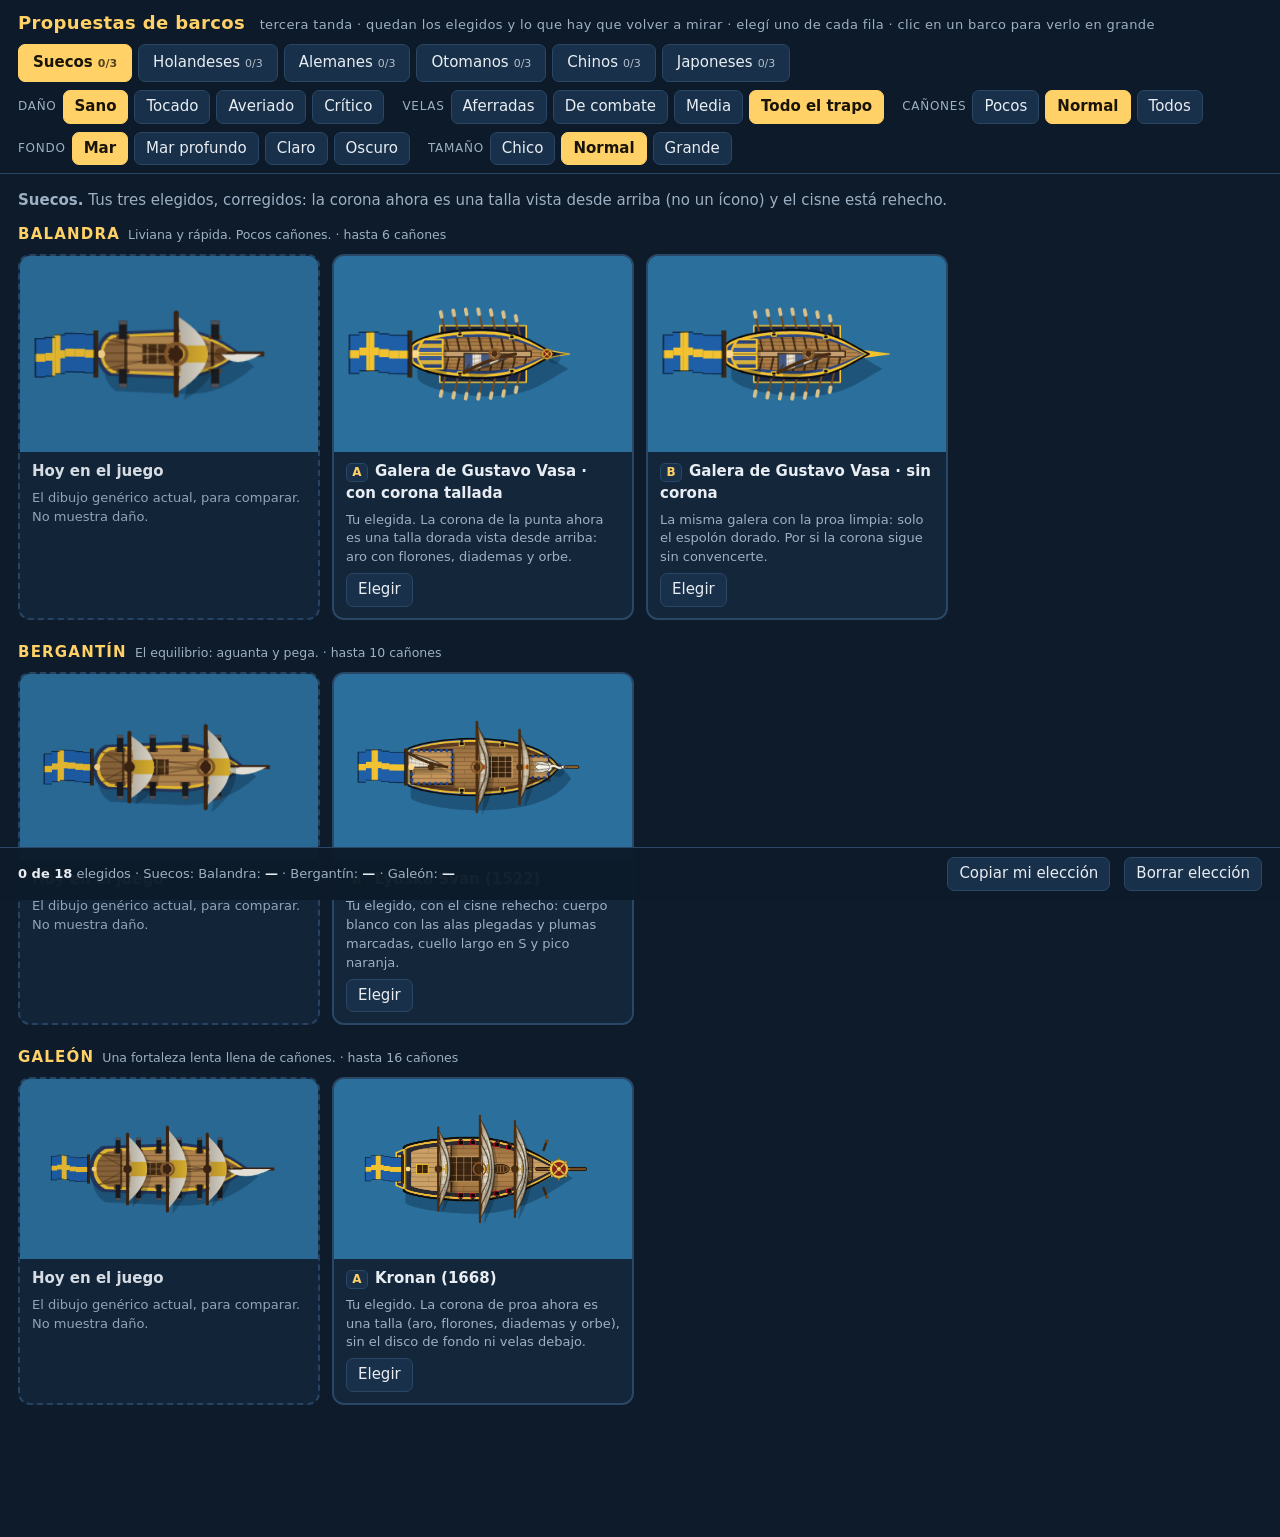
==== propuestas/index.html @ 07e4048d "Galería de propuestas de barcos para seis civilizaciones más Suecos, holandeses, alemanes, otomanos," ====
<!doctype html>
<html lang="es">
<head>
<meta charset="utf-8">
<meta name="viewport" content="width=device-width, initial-scale=1">
<title>Age of Navies · Propuestas de barcos</title>
<style>
  :root { --fondo: #0d1b2a; --caja: #13263a; --tarjeta: #183049; --borde: #2a4766; --texto: #e8edf3; --suave: #9db0c4; --oro: #ffd166; --ok: #4cc38a; --mar: #2b6f9c; }
  * { box-sizing: border-box; }
  body { margin: 0; background: var(--fondo); color: var(--texto); font: 15px/1.45 system-ui, "Segoe UI", sans-serif; }
  header { position: sticky; top: 0; z-index: 5; background: rgba(13,27,42,.96); border-bottom: 1px solid var(--borde); padding: 10px 18px 8px; backdrop-filter: blur(6px); }
  h1 { font-size: 18px; margin: 0 0 8px; color: var(--oro); letter-spacing: .02em; }
  h1 small { color: var(--suave); font-weight: 400; font-size: 13px; margin-left: 8px; }
  .fila { display: flex; flex-wrap: wrap; gap: 8px 18px; align-items: center; }
  .grupo { display: flex; align-items: center; gap: 6px; }
  .grupo > span { color: var(--suave); font-size: 12px; text-transform: uppercase; letter-spacing: .06em; }
  button { font: inherit; color: var(--texto); background: var(--tarjeta); border: 1px solid var(--borde); border-radius: 7px; padding: 5px 11px; cursor: pointer; }
  button:hover { border-color: var(--oro); }
  button.on { background: var(--oro); color: #1a1408; border-color: var(--oro); font-weight: 600; }
  .tabs button { padding: 7px 14px; }
  .tabs button .n { font-size: 11px; opacity: .75; margin-left: 5px; }
  main { padding: 14px 18px 110px; max-width: 1700px; margin: 0 auto; }
  .resumen { color: var(--suave); margin: 2px 0 12px; }
  section.casco { margin-bottom: 22px; }
  section.casco h2 { font-size: 15px; margin: 0 0 8px; text-transform: uppercase; letter-spacing: .08em; color: var(--oro); }
  section.casco h2 small { color: var(--suave); text-transform: none; letter-spacing: 0; font-weight: 400; margin-left: 8px; }
  .grilla { display: grid; grid-template-columns: repeat(4, minmax(0, 1fr)); gap: 12px; }
  @media (max-width: 1100px) { .grilla { grid-template-columns: repeat(2, minmax(0, 1fr)); } }
  @media (max-width: 620px) { .grilla { grid-template-columns: 1fr; } }
  .carta { background: var(--caja); border: 2px solid var(--borde); border-radius: 12px; overflow: hidden; display: flex; flex-direction: column; }
  .carta.elegida { border-color: var(--ok); box-shadow: 0 0 0 2px rgba(76,195,138,.25); }
  .carta.hoy { opacity: .92; border-style: dashed; }
  .lienzo { background: var(--mar); cursor: zoom-in; display: block; width: 100%; }
  .lienzo.estados { cursor: zoom-in; }
  .carta .txt { padding: 9px 12px 11px; display: flex; flex-direction: column; gap: 6px; flex: 1; }
  .carta b { font-size: 15px; }
  .carta .letra { display: inline-block; min-width: 22px; text-align: center; background: var(--tarjeta); border: 1px solid var(--borde); border-radius: 5px; margin-right: 7px; color: var(--oro); font-size: 12px; padding: 0 4px; }
  .carta p { margin: 0; color: var(--suave); font-size: 13px; flex: 1; }
  .carta .elegir { align-self: flex-start; }
  .carta.elegida .elegir { background: var(--ok); border-color: var(--ok); color: #06231a; font-weight: 600; }
  footer { position: fixed; left: 0; right: 0; bottom: 0; z-index: 6; background: rgba(13,27,42,.97); border-top: 1px solid var(--borde); padding: 9px 18px; display: flex; gap: 14px; align-items: center; flex-wrap: wrap; }
  footer .lista { color: var(--suave); font-size: 13px; flex: 1; min-width: 240px; }
  footer .lista b { color: var(--texto); }
  #detalle { position: fixed; inset: 0; z-index: 10; background: rgba(5,12,20,.93); display: none; overflow: auto; padding: 18px; }
  #detalle.abierto { display: block; }
  #detalle .panel { max-width: 1500px; margin: 0 auto; }
  #detalle .cab { display: flex; gap: 12px; align-items: baseline; flex-wrap: wrap; margin-bottom: 10px; }
  #detalle h3 { margin: 0; font-size: 20px; color: var(--oro); }
  #detalle .cab p { margin: 0; color: var(--suave); flex: 1; min-width: 260px; }
  #det-grande { width: 100%; border-radius: 12px; display: block; background: var(--mar); }
  .estados4 { display: grid; grid-template-columns: repeat(4, minmax(0, 1fr)); gap: 10px; margin-top: 10px; }
  @media (max-width: 900px) { .estados4 { grid-template-columns: repeat(2, minmax(0, 1fr)); } }
  .estados4 figure { margin: 0; background: var(--caja); border: 1px solid var(--borde); border-radius: 10px; overflow: hidden; }
  .estados4 canvas { width: 100%; display: block; }
  .estados4 figcaption { padding: 5px 10px; font-size: 12px; color: var(--suave); }
  .nota { color: var(--suave); font-size: 12px; }
  kbd { background: var(--tarjeta); border: 1px solid var(--borde); border-radius: 4px; padding: 0 5px; font: inherit; font-size: 12px; }
</style>
</head>
<body>
<header>
  <h1>Propuestas de barcos <small>tercera tanda · quedan los elegidos y lo que hay que volver a mirar · elegí uno de cada fila · clic en un barco para verlo en grande</small></h1>
  <div class="fila">
    <div class="grupo tabs" id="tabs"></div>
  </div>
  <div class="fila" style="margin-top:8px">
    <div class="grupo" id="g-dano"><span>Daño</span></div>
    <div class="grupo" id="g-velas"><span>Velas</span></div>
    <div class="grupo" id="g-canones"><span>Cañones</span></div>
    <div class="grupo" id="g-fondo"><span>Fondo</span></div>
    <div class="grupo" id="g-tam"><span>Tamaño</span></div>
  </div>
</header>
<main id="main"></main>
<footer>
  <div class="lista" id="lista"></div>
  <button id="copiar">Copiar mi elección</button>
  <button id="borrar">Borrar elección</button>
</footer>
<div id="detalle"><div class="panel">
  <div class="cab"><h3 id="det-nombre"></h3><p id="det-ref"></p>
    <button id="det-ant">← Anterior</button><button id="det-sig">Siguiente →</button><button id="det-elegir">Elegir este</button><button id="det-cerrar">Cerrar (Esc)</button></div>
  <canvas id="det-grande"></canvas>
  <div class="estados4" id="det-estados"></div>
  <p class="nota">Arriba: tamaño grande con el estado de daño y de velas elegido en la barra. Abajo: los cuatro estados de daño (sano · menos de 75 % · menos de 50 % · menos de 25 % de casco). <kbd>←</kbd> <kbd>→</kbd> cambian de diseño, <kbd>1</kbd>–<kbd>4</kbd> el daño.</p>
</div></div>

<script type="module">
import { pintar } from './motor.js';
import { FACCIONES, CASCOS } from '../src/config.js';
import { dibujarBandera } from '../src/banderas.js';
import { crearBarco } from '../src/barcos.js';
import { dibujarBarco } from '../src/dibujo.js';

const ARCHIVOS = [['suecos', 'SUECOS'], ['holandeses', 'HOLANDESES'], ['alemanes', 'ALEMANES'], ['otomanos', 'OTOMANOS'], ['chinos', 'CHINOS'], ['japoneses', 'JAPONESES']];
const CIVS = [];
for (const [archivo, nombre] of ARCHIVOS) {
  try { CIVS.push((await import(`./${archivo}.js`))[nombre]); } catch (e) { console.warn('Falta', archivo, e); }
}
const TIPOS = ['balandra', 'bergantin', 'galeon'];
const NOMBRE_TIPO = { balandra: 'Balandra', bergantin: 'Bergantín', galeon: 'Galeón' };
const LETRAS = ['A', 'B', 'C', 'D', 'E', 'F'];
const FONDOS = { mar: ['Mar', '#2b6f9c'], profundo: ['Mar profundo', '#173f63'], claro: ['Claro', '#cfd8e0'], oscuro: ['Oscuro', '#101820'] };
const DANOS = ['Sano', 'Tocado', 'Averiado', 'Crítico'];
const $ = (id) => document.getElementById(id);

let guardado = {};
try { guardado = JSON.parse(localStorage.getItem('aon-propuestas-3') || '{}'); } catch {}
const est = { civ: 0, dano: 0, velas: 3, canones: 'medio', fondo: 'mar', tam: 3, elegidos: guardado.elegidos || {} };
const guardar = () => { try { localStorage.setItem('aon-propuestas-3', JSON.stringify({ elegidos: est.elegidos })); } catch {} };

const canonesDe = (tipo) => { const max = CASCOS[tipo].maxCanones / 2; return est.canones === 'min' ? 1 : est.canones === 'max' ? max : Math.max(1, Math.round(max * .7)); };

// Pinta un barco centrado en el canvas. escala = píxeles de pantalla por unidad del juego.
function pintarEn(canvas, civ, d, escala, dano = est.dano, velas = est.velas) {
  const k = CASCOS[d.tipo], dpr = Math.min(2, devicePixelRatio || 1);
  const w = (k.largo * 1.62 + 26) * escala, h = (k.ancho * 2.75 + 24) * escala;
  canvas.width = Math.round(w * dpr); canvas.height = Math.round(h * dpr);
  canvas.style.aspectRatio = `${w} / ${h}`;
  const ctx = canvas.getContext('2d');
  ctx.fillStyle = FONDOS[est.fondo][1]; ctx.fillRect(0, 0, canvas.width, canvas.height);
  ctx.translate(canvas.width / 2, canvas.height / 2); ctx.scale(escala * dpr, escala * dpr); ctx.lineJoin = 'round';
  if (!civ) return ctx;
  const e = FACCIONES[civ.faccion].estilo;
  const mx = pintar(ctx, d, { L: k.largo, W: k.ancho, canones: canonesDe(d.tipo), abiertas: velas / 3, colorVela: e.vela, d: dano });
  // bandera entera de la civilización en el asta de popa, igual que en el juego
  const L = k.largo, BW = 24, BH = 16, TIRAS = 6, x0 = -L * .5 - BW - 1;
  ctx.fillStyle = '#ffd98a'; ctx.beginPath(); ctx.arc(-L * .47, 0, 1.6, 0, Math.PI * 2); ctx.fill();
  ctx.fillStyle = '#3a2614'; ctx.fillRect(-L * .5 - 1.5, -BH / 2 - 1.5, 2, BH + 3);
  for (let i = 0; i < TIRAS; i++) {
    const w = BW / TIRAS, dy = Math.sin(1.3 - i * .9) * 1.6 * (i + 1) / TIRAS;
    ctx.save(); ctx.beginPath(); ctx.rect(x0 + (TIRAS - 1 - i) * w - .15, -BH / 2 + dy, w + .3, BH); ctx.clip();
    ctx.translate(x0, -BH / 2 + dy); dibujarBandera(ctx, civ.faccion, BW, BH); ctx.restore();
  }
  return ctx;
}
// El barco tal como está hoy en el juego, para comparar
function pintarHoy(canvas, civ, tipo, escala) {
  const d = { tipo };
  const ctx = pintarEn(canvas, null, d, escala);
  const b = crearBarco({ faccion: civ.faccion, casco: tipo, velas: 'latinas', canones: canonesDe(tipo) * 2, municion: 'redonda', trip: 'moderada' }, 'jugador', 0, 0, { a: 0, velas: est.velas, bandera: '#1f7a3f' });
  dibujarBarco(ctx, b, { sinBarra: true });
}

function botones(cont, opciones, actual, alElegir) {
  for (const b of [...cont.querySelectorAll('button')]) b.remove();
  for (const [id, txt] of opciones) {
    const b = document.createElement('button');
    b.textContent = txt; if (id === actual()) b.className = 'on';
    b.onclick = () => { alElegir(id); pintarTodo(); };
    cont.appendChild(b);
  }
}
const clave = (civ, tipo) => `${civ.faccion}|${tipo}`;

function pintarBarra() {
  const tabs = $('tabs'); tabs.innerHTML = '';
  CIVS.forEach((c, i) => {
    const n = TIPOS.filter((t) => est.elegidos[clave(c, t)] !== undefined).length;
    const b = document.createElement('button');
    b.innerHTML = `${c.nombre}<span class="n">${n}/3</span>`; if (i === est.civ) b.className = 'on';
    b.onclick = () => { est.civ = i; pintarTodo(); scrollTo(0, 0); };
    tabs.appendChild(b);
  });
  botones($('g-dano'), DANOS.map((t, i) => [i, t]), () => est.dano, (v) => (est.dano = v));
  botones($('g-velas'), [[0, 'Aferradas'], [1, 'De combate'], [2, 'Media'], [3, 'Todo el trapo']], () => est.velas, (v) => (est.velas = v));
  botones($('g-canones'), [['min', 'Pocos'], ['medio', 'Normal'], ['max', 'Todos']], () => est.canones, (v) => (est.canones = v));
  botones($('g-fondo'), Object.entries(FONDOS).map(([id, f]) => [id, f[0]]), () => est.fondo, (v) => (est.fondo = v));
  botones($('g-tam'), [[2, 'Chico'], [3, 'Normal'], [4.2, 'Grande']], () => est.tam, (v) => (est.tam = v));
}

function pintarMain() {
  const civ = CIVS[est.civ], main = $('main');
  main.innerHTML = `<p class="resumen"><b>${civ.nombre}.</b> ${civ.resumen}</p>`;
  for (const tipo of TIPOS) {
    const sec = document.createElement('section'); sec.className = 'casco';
    const k = CASCOS[tipo];
    sec.innerHTML = `<h2>${NOMBRE_TIPO[tipo]}<small>${k.desc} · hasta ${k.maxCanones} cañones</small></h2><div class="grilla"></div>`;
    const grilla = sec.querySelector('.grilla');
    const hoy = document.createElement('div'); hoy.className = 'carta hoy';
    hoy.innerHTML = `<canvas class="lienzo" style="cursor:default"></canvas><div class="txt"><b>Hoy en el juego</b><p>El dibujo genérico actual, para comparar. No muestra daño.</p></div>`;
    pintarHoy(hoy.querySelector('canvas'), civ, tipo, est.tam);
    grilla.appendChild(hoy);
    civ[tipo].forEach((d, i) => {
      const elegida = est.elegidos[clave(civ, tipo)] === i;
      const carta = document.createElement('div'); carta.className = 'carta' + (elegida ? ' elegida' : '');
      carta.innerHTML = `<canvas class="lienzo" title="Clic para ver en grande"></canvas><div class="txt"><b><span class="letra">${LETRAS[i]}</span>${d.nombre}</b><p>${d.ref}</p><button class="elegir">${elegida ? '✓ Elegido' : 'Elegir'}</button></div>`;
      const cv = carta.querySelector('canvas');
      pintarEn(cv, civ, d, est.tam);
      cv.onclick = () => abrirDetalle(tipo, i);
      carta.querySelector('.elegir').onclick = () => elegir(civ, tipo, i);
      grilla.appendChild(carta);
    });
    main.appendChild(sec);
  }
}

function elegir(civ, tipo, i) {
  const k = clave(civ, tipo);
  if (est.elegidos[k] === i) delete est.elegidos[k]; else est.elegidos[k] = i;
  guardar(); pintarTodo();
}

function textoEleccion() {
  const lineas = [];
  for (const c of CIVS) {
    const partes = TIPOS.map((t) => { const i = est.elegidos[clave(c, t)]; return `${NOMBRE_TIPO[t]}: ${i === undefined ? '(sin elegir)' : `${LETRAS[i]} · ${c[t][i].nombre}`}`; });
    lineas.push(`${c.nombre} → ${partes.join(' | ')}`);
  }
  return lineas.join('\n');
}
function pintarPie() {
  const total = CIVS.length * 3, n = Object.keys(est.elegidos).length;
  const civ = CIVS[est.civ];
  const partes = TIPOS.map((t) => { const i = est.elegidos[clave(civ, t)]; return `${NOMBRE_TIPO[t]}: <b>${i === undefined ? '—' : `${LETRAS[i]} · ${civ[t][i].nombre}`}</b>`; });
  $('lista').innerHTML = `<b>${n} de ${total}</b> elegidos · ${civ.nombre}: ${partes.join(' · ')}`;
}
$('copiar').onclick = async () => {
  const txt = textoEleccion();
  try { await navigator.clipboard.writeText(txt); $('copiar').textContent = '✓ Copiado, pegáselo a Claude'; }
  catch { prompt('Copiá este texto y pegáselo a Claude:', txt); }
  setTimeout(() => ($('copiar').textContent = 'Copiar mi elección'), 2500);
};
$('borrar').onclick = () => { if (confirm('¿Borrar todo lo elegido?')) { est.elegidos = {}; guardar(); pintarTodo(); } };

// ---------- Vista en grande ----------
let det = null;
function abrirDetalle(tipo, i) { det = { tipo, i }; $('detalle').classList.add('abierto'); pintarDetalle(); }
function cerrarDetalle() { det = null; $('detalle').classList.remove('abierto'); }
function pintarDetalle() {
  if (!det) return;
  const civ = CIVS[est.civ], d = civ[det.tipo][det.i];
  const elegida = est.elegidos[clave(civ, det.tipo)] === det.i;
  $('det-nombre').textContent = `${civ.nombre} · ${NOMBRE_TIPO[det.tipo]} ${LETRAS[det.i]} · ${d.nombre}`;
  $('det-ref').textContent = d.ref;
  $('det-elegir').textContent = elegida ? '✓ Elegido' : 'Elegir este'; $('det-elegir').className = elegida ? 'on' : '';
  pintarEn($('det-grande'), civ, d, det.tipo === 'galeon' ? 7 : det.tipo === 'bergantin' ? 9 : 11);
  const cont = $('det-estados'); cont.innerHTML = '';
  DANOS.forEach((t, n) => {
    const f = document.createElement('figure');
    f.innerHTML = `<canvas></canvas><figcaption>${n + 1} · ${t}</figcaption>`;
    pintarEn(f.querySelector('canvas'), civ, d, 3.4, n, est.velas || 3);
    cont.appendChild(f);
  });
}
function mover(paso) {
  if (!det) return;
  const orden = TIPOS.flatMap((t) => CIVS[est.civ][t].map((_, i) => ({ tipo: t, i })));
  const j = orden.findIndex((o) => o.tipo === det.tipo && o.i === det.i);
  det = orden[(j + paso + orden.length) % orden.length]; pintarDetalle();
}
$('det-cerrar').onclick = cerrarDetalle;
$('det-ant').onclick = () => mover(-1);
$('det-sig').onclick = () => mover(1);
$('det-elegir').onclick = () => elegir(CIVS[est.civ], det.tipo, det.i);
$('detalle').onclick = (e) => { if (e.target === $('detalle')) cerrarDetalle(); };
addEventListener('keydown', (e) => {
  if (!det) return;
  if (e.key === 'Escape') cerrarDetalle();
  if (e.key === 'ArrowLeft') mover(-1);
  if (e.key === 'ArrowRight') mover(1);
  if (['1', '2', '3', '4'].includes(e.key)) { est.dano = +e.key - 1; pintarTodo(); }
});

function pintarTodo() { pintarBarra(); pintarMain(); pintarPie(); pintarDetalle(); }
pintarTodo();
window.propuestas = { CIVS, est, abrirDetalle, pintarTodo, pintarEn };
</script>
</body>
</html>
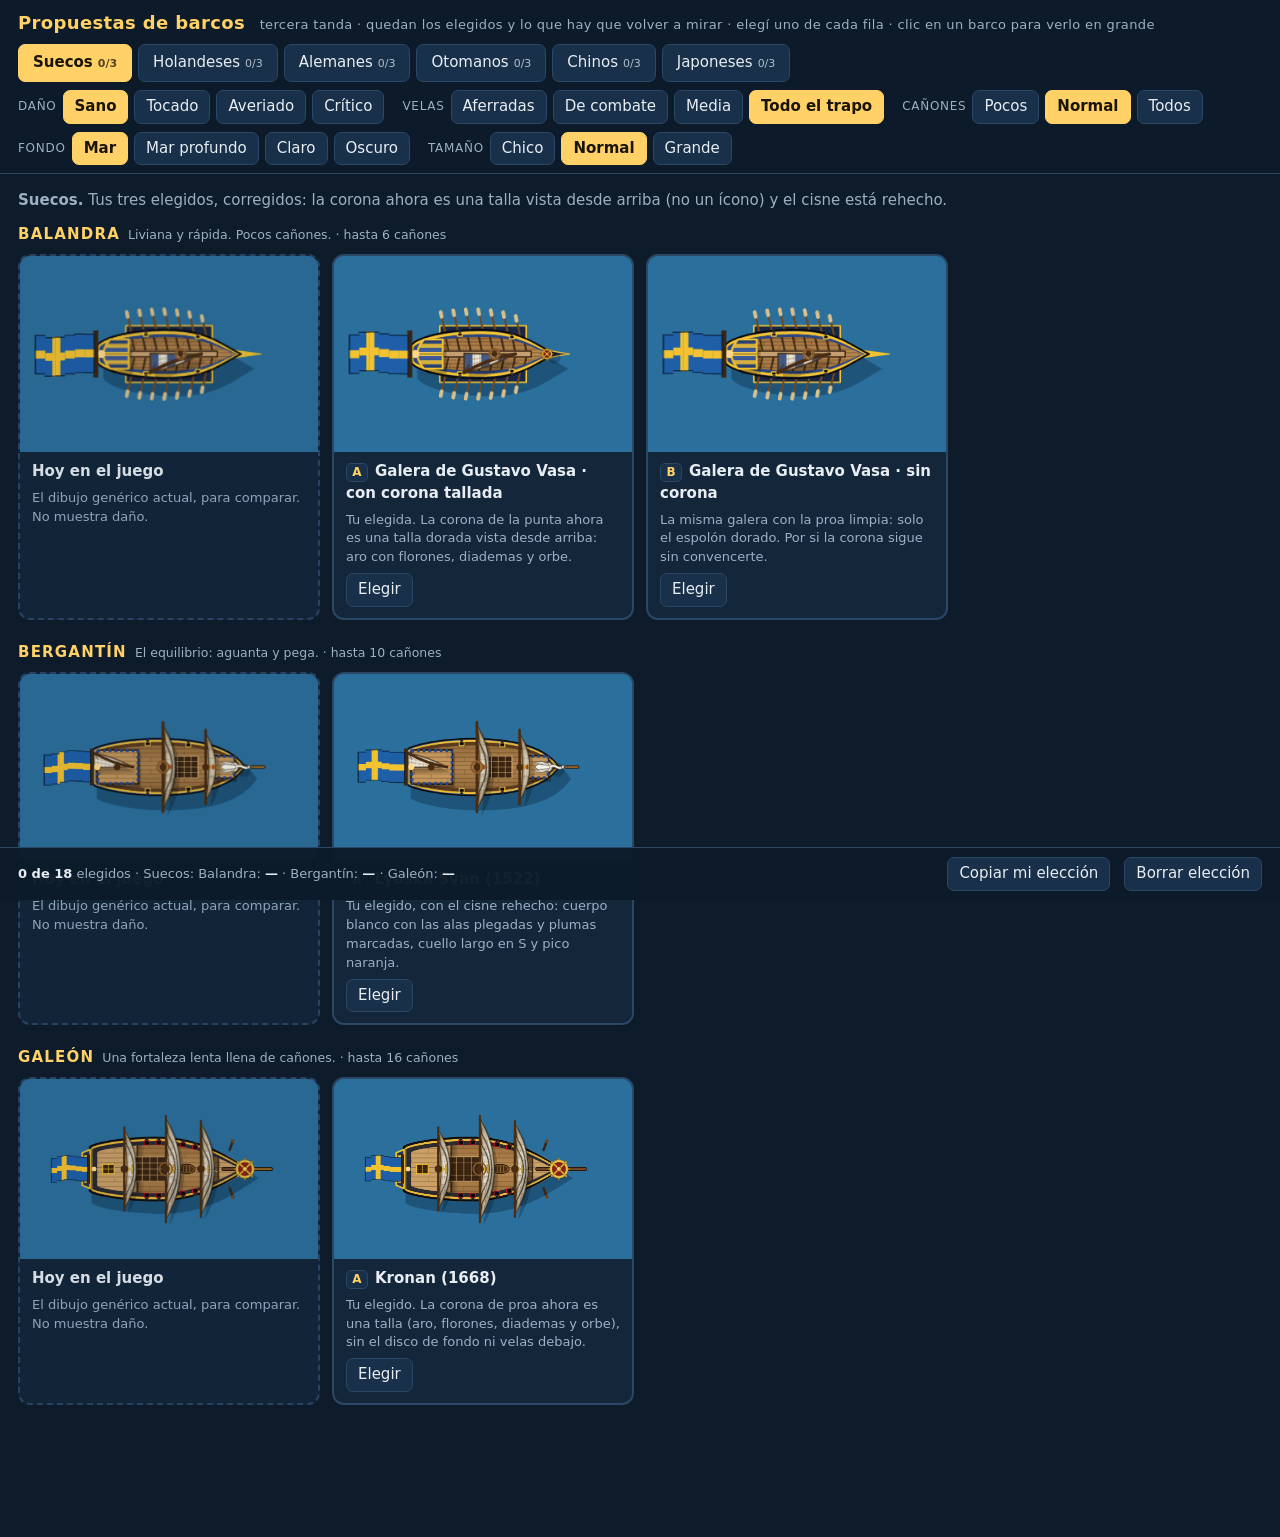
==== commit 70ca4231: "Barcos nuevos para suecos, holandeses, alemanes, otomanos, chinos y japoneses Cada una de esas seis " ====
--- a/propuestas/index.html
+++ b/propuestas/index.html
@@ -86,16 +86,16 @@
 </div></div>
 
 <script type="module">
-import { pintar } from './motor.js';
+import { pintar } from '../src/arte-motor.js';
 import { FACCIONES, CASCOS } from '../src/config.js';
 import { dibujarBandera } from '../src/banderas.js';
 import { crearBarco } from '../src/barcos.js';
 import { dibujarBarco } from '../src/dibujo.js';
 
-const ARCHIVOS = [['suecos', 'SUECOS'], ['holandeses', 'HOLANDESES'], ['alemanes', 'ALEMANES'], ['otomanos', 'OTOMANOS'], ['chinos', 'CHINOS'], ['japoneses', 'JAPONESES']];
+const ARCHIVOS = [['sueco', 'SUECOS'], ['holandes', 'HOLANDESES'], ['aleman', 'ALEMANES'], ['otomano', 'OTOMANOS'], ['chino', 'CHINOS'], ['japones', 'JAPONESES']];
 const CIVS = [];
 for (const [archivo, nombre] of ARCHIVOS) {
-  try { CIVS.push((await import(`./${archivo}.js`))[nombre]); } catch (e) { console.warn('Falta', archivo, e); }
+  try { CIVS.push((await import(`../src/arte-${archivo}.js`))[nombre]); } catch (e) { console.warn('Falta', archivo, e); }
 }
 const TIPOS = ['balandra', 'bergantin', 'galeon'];
 const NOMBRE_TIPO = { balandra: 'Balandra', bergantin: 'Bergantín', galeon: 'Galeón' };
